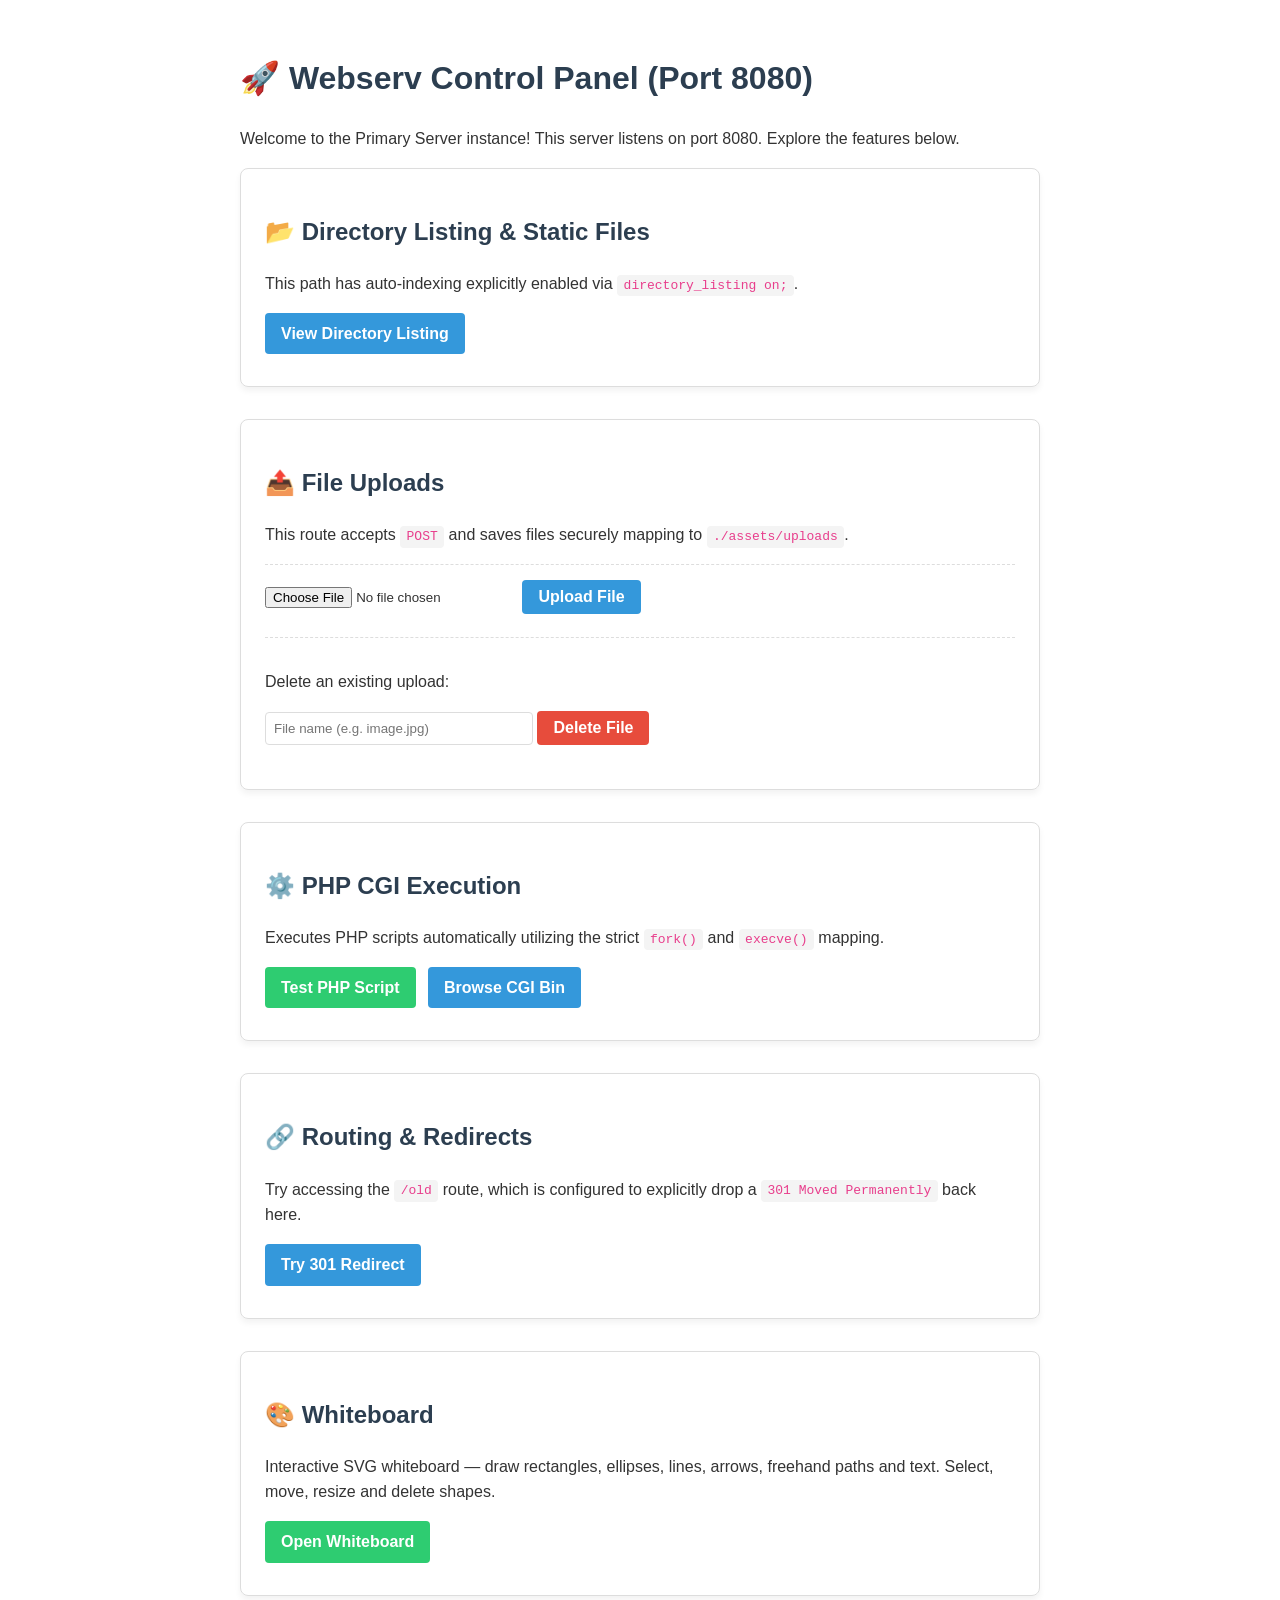
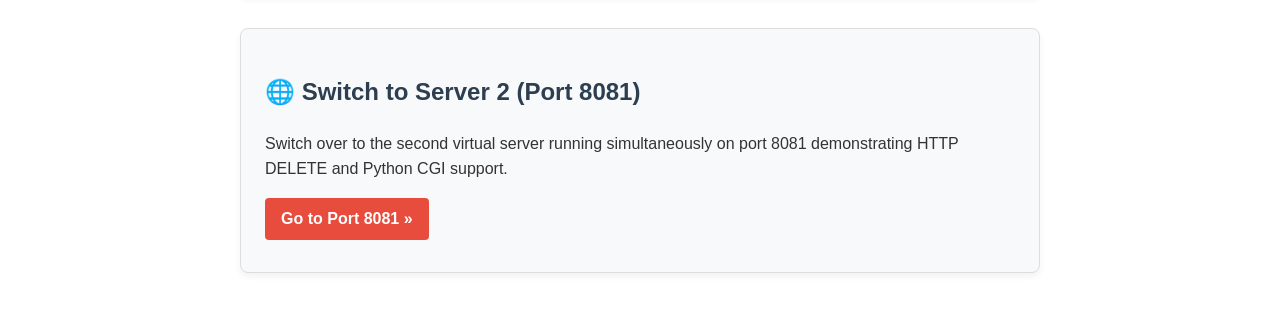
==== assets/www/index.html @ 1b7d57eb "Start on webapp" ====
<!DOCTYPE html>
<html lang="en">

<head>
	<meta charset="UTF-8">
	<meta name="viewport" content="width=device-width, initial-scale=1.0">
	<title>Webserv - Port 8080</title>
	<style>
		body {
			font-family: -apple-system, BlinkMacSystemFont, "Segoe UI", Roboto, Helvetica, Arial, sans-serif;
			line-height: 1.6;
			color: #333;
			max-width: 800px;
			margin: 0 auto;
			padding: 2rem;
		}

		h1,
		h2,
		h3 {
			color: #2c3e50;
		}

		.card {
			border: 1px solid #ddd;
			border-radius: 8px;
			padding: 1.5rem;
			margin-bottom: 2rem;
			box-shadow: 0 4px 6px rgba(0, 0, 0, 0.05);
		}

		.btn {
			display: inline-block;
			background: #3498db;
			color: white;
			padding: 0.5rem 1rem;
			text-decoration: none;
			border-radius: 4px;
			margin-right: 0.5rem;
			margin-bottom: 0.5rem;
			font-weight: bold;
			border: none;
			font-size: 1rem;
			cursor: pointer;
		}

		.btn:hover {
			background: #2980b9;
		}

		.btn-alt {
			background: #2ecc71;
		}

		.btn-alt:hover {
			background: #27ae60;
		}

		.btn-danger {
			background: #e74c3c;
		}

		.btn-danger:hover {
			background: #c0392b;
		}

		code {
			background: #f4f4f4;
			padding: 0.2rem 0.4rem;
			border-radius: 4px;
			color: #e83e8c;
		}
	</style>
</head>

<body>
	<h1>🚀 Webserv Control Panel (Port 8080)</h1>
	<p>Welcome to the Primary Server instance! This server listens on port 8080. Explore the features below.</p>

	<div class="card">
		<h2>📂 Directory Listing & Static Files</h2>
		<p>This path has auto-indexing explicitly enabled via <code>directory_listing on;</code>.</p>
		<a href="/files/" class="btn">View Directory Listing</a>
	</div>

	<div class="card">
		<h2>📤 File Uploads</h2>
		<p>This route accepts <code>POST</code> and saves files securely mapping to <code>./assets/uploads</code>.</p>
		<div style="margin-top: 15px; border-top: 1px dashed #ddd; padding-top: 15px;">
			<form action="/upload" method="POST" enctype="multipart/form-data">
				<input type="file" name="file" required style="margin-bottom: 10px;">
				<input type="submit" value="Upload File" class="btn" style="background-color: #3498db;">
			</form>
		</div>
		<div style="margin-top: 15px; border-top: 1px dashed #ddd; padding-top: 15px;">
			<p>Delete an existing upload:</p>
			<input type="text" id="delete-name" placeholder="File name (e.g. image.jpg)"
				style="padding: 0.5rem; border-radius: 4px; border: 1px solid #ddd; margin-bottom: 10px; width: 250px;">
			<button onclick="handleDelete()" class="btn btn-danger" style="margin-bottom: 0;">Delete File</button>
			<div id="delete-status" style="margin-top: 10px; font-weight: bold;"></div>
		</div>
		<script>
			function handleDelete() {
				const name = document.getElementById('delete-name').value.trim();
				const status = document.getElementById('delete-status');
				if (!name) {
					status.innerText = "Please enter a file name.";
					status.style.color = "#e67e22";
					return;
				}
				fetch('/upload/' + name, { method: 'DELETE' })
					.then(response => {
						if (response.status === 204) {
							status.innerText = "✅ File deleted successfully!";
							status.style.color = "#27ae60";
						} else if (response.status === 404) {
							status.innerText = "⚠️ File not found.";
							status.style.color = "#f39c12";
						} else {
							status.innerText = "❌ Failed to delete (Error " + response.status + ")";
							status.style.color = "#e74c3c";
						}
					})
					.catch(err => {
						status.innerText = "Network Error!";
						status.style.color = "#e74c3c";
					});
			}
		</script>
	</div>

	<div class="card">
		<h2>⚙️ PHP CGI Execution</h2>
		<p>Executes PHP scripts automatically utilizing the strict <code>fork()</code> and <code>execve()</code>
			mapping.</p>
		<a href="/cgi-bin/hello.php" class="btn btn-alt">Test PHP Script</a>
		<a href="/cgi-bin/" class="btn">Browse CGI Bin</a>
	</div>

	<div class="card">
		<h2>🔗 Routing & Redirects</h2>
		<p>Try accessing the <code>/old</code> route, which is configured to explicitly drop a
			<code>301 Moved Permanently</code> back here.
		</p>
		<a href="/old" class="btn">Try 301 Redirect</a>
	</div>

	<div class="card">
		<h2>🎨 Whiteboard</h2>
		<p>Interactive SVG whiteboard — draw rectangles, ellipses, lines, arrows, freehand paths and text. Select, move, resize and delete shapes.</p>
		<a href="/whiteboard/" class="btn btn-alt">Open Whiteboard</a>
	</div>

	<div class="card" style="background-color: #f8f9fa;">
		<h2>🌐 Switch to Server 2 (Port 8081)</h2>
		<p>Switch over to the second virtual server running simultaneously on port 8081 demonstrating HTTP DELETE and
			Python CGI support.</p>
		<a href="http://localhost:8081" class="btn btn-danger">Go to Port 8081 »</a>
	</div>
</body>

</html>
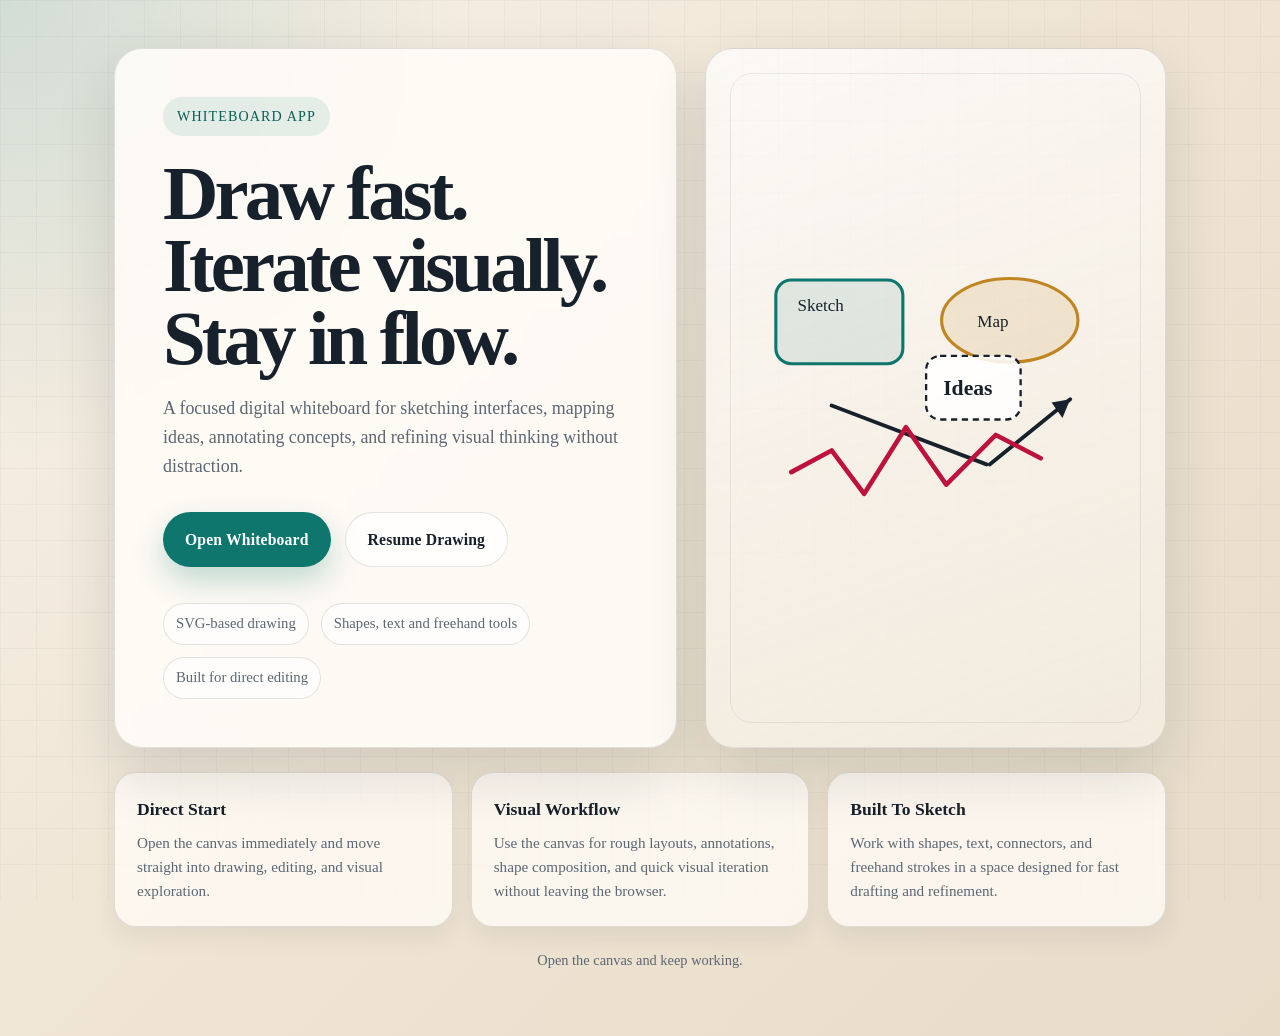
==== commit dbdeda0d: "server index refactoring" ====
--- a/assets/www/index.html
+++ b/assets/www/index.html
@@ -4,159 +4,310 @@
 <head>
 	<meta charset="UTF-8">
 	<meta name="viewport" content="width=device-width, initial-scale=1.0">
-	<title>Webserv - Port 8080</title>
+	<title>Whiteboard</title>
 	<style>
+		:root {
+			--bg: #f4efe6;
+			--paper: rgba(255, 252, 247, 0.88);
+			--ink: #17212b;
+			--muted: #5b6773;
+			--accent: #0f766e;
+			--accent-dark: #0b5d57;
+			--line: rgba(23, 33, 43, 0.12);
+			--shadow: 0 24px 60px rgba(23, 33, 43, 0.14);
+		}
+
+		* {
+			box-sizing: border-box;
+		}
+
 		body {
-			font-family: -apple-system, BlinkMacSystemFont, "Segoe UI", Roboto, Helvetica, Arial, sans-serif;
+			font-family: Georgia, "Times New Roman", serif;
 			line-height: 1.6;
-			color: #333;
-			max-width: 800px;
+			color: var(--ink);
+			margin: 0;
+			min-height: 100vh;
+			background:
+				radial-gradient(circle at top left, rgba(15, 118, 110, 0.16), transparent 28%),
+				linear-gradient(135deg, #f7f1e8 0%, #efe4d3 52%, #e7dcc8 100%);
+		}
+
+		body::before {
+			content: "";
+			position: fixed;
+			inset: 0;
+			background-image:
+				linear-gradient(rgba(23, 33, 43, 0.03) 1px, transparent 1px),
+				linear-gradient(90deg, rgba(23, 33, 43, 0.03) 1px, transparent 1px);
+			background-size: 36px 36px;
+			pointer-events: none;
+		}
+
+		main {
+			position: relative;
+			max-width: 1100px;
 			margin: 0 auto;
-			padding: 2rem;
-		}
-
-		h1,
-		h2,
-		h3 {
-			color: #2c3e50;
-		}
-
-		.card {
-			border: 1px solid #ddd;
-			border-radius: 8px;
-			padding: 1.5rem;
-			margin-bottom: 2rem;
-			box-shadow: 0 4px 6px rgba(0, 0, 0, 0.05);
+			padding: 48px 24px 64px;
+		}
+
+		.hero {
+			display: grid;
+			grid-template-columns: minmax(0, 1.1fr) minmax(320px, 0.9fr);
+			gap: 28px;
+			align-items: stretch;
+		}
+
+		.panel {
+			background: var(--paper);
+			backdrop-filter: blur(8px);
+			border: 1px solid var(--line);
+			border-radius: 28px;
+			box-shadow: var(--shadow);
+		}
+
+		.hero-copy {
+			padding: 48px;
+		}
+
+		.eyebrow {
+			display: inline-flex;
+			align-items: center;
+			gap: 10px;
+			padding: 8px 14px;
+			border-radius: 999px;
+			background: rgba(15, 118, 110, 0.1);
+			color: var(--accent-dark);
+			font-size: 0.88rem;
+			letter-spacing: 0.08em;
+			text-transform: uppercase;
+		}
+
+		h1 {
+			margin: 22px 0 18px;
+			font-size: clamp(3rem, 6vw, 5.6rem);
+			line-height: 0.95;
+			letter-spacing: -0.05em;
+			font-weight: 700;
+		}
+
+		.lead {
+			max-width: 34rem;
+			font-size: 1.12rem;
+			color: var(--muted);
+			margin: 0 0 32px;
+		}
+
+		.actions {
+			display: flex;
+			flex-wrap: wrap;
+			gap: 14px;
+			margin-bottom: 36px;
 		}
 
 		.btn {
-			display: inline-block;
-			background: #3498db;
-			color: white;
-			padding: 0.5rem 1rem;
+			display: inline-flex;
+			align-items: center;
+			justify-content: center;
+			padding: 14px 22px;
+			border-radius: 999px;
 			text-decoration: none;
-			border-radius: 4px;
-			margin-right: 0.5rem;
-			margin-bottom: 0.5rem;
-			font-weight: bold;
-			border: none;
-			font-size: 1rem;
-			cursor: pointer;
+			font-size: 0.98rem;
+			font-weight: 700;
+			letter-spacing: 0.01em;
+			transition: transform 0.18s ease, box-shadow 0.18s ease, background 0.18s ease;
+		}
+
+		.btn-primary {
+			background: var(--accent);
+			color: #fff;
+			box-shadow: 0 14px 30px rgba(15, 118, 110, 0.25);
+		}
+
+		.btn-secondary {
+			background: rgba(255, 255, 255, 0.72);
+			color: var(--ink);
+			border: 1px solid var(--line);
 		}
 
 		.btn:hover {
-			background: #2980b9;
-		}
-
-		.btn-alt {
-			background: #2ecc71;
-		}
-
-		.btn-alt:hover {
-			background: #27ae60;
-		}
-
-		.btn-danger {
-			background: #e74c3c;
-		}
-
-		.btn-danger:hover {
-			background: #c0392b;
-		}
-
-		code {
-			background: #f4f4f4;
-			padding: 0.2rem 0.4rem;
-			border-radius: 4px;
-			color: #e83e8c;
+			transform: translateY(-2px);
+		}
+
+		.btn-primary:hover {
+			background: var(--accent-dark);
+		}
+
+		.btn-secondary:hover {
+			background: rgba(255, 255, 255, 0.95);
+		}
+
+		.notes {
+			display: flex;
+			flex-wrap: wrap;
+			gap: 12px;
+			color: var(--muted);
+			font-size: 0.92rem;
+		}
+
+		.notes span {
+			padding: 8px 12px;
+			border-radius: 999px;
+			background: rgba(255, 255, 255, 0.62);
+			border: 1px solid var(--line);
+		}
+
+		.preview {
+			position: relative;
+			overflow: hidden;
+			padding: 28px;
+			min-height: 520px;
+			background:
+				linear-gradient(160deg, rgba(255, 255, 255, 0.72), rgba(243, 235, 223, 0.92)),
+				linear-gradient(0deg, rgba(23, 33, 43, 0.04) 1px, transparent 1px),
+				linear-gradient(90deg, rgba(23, 33, 43, 0.04) 1px, transparent 1px);
+			background-size: auto, 36px 36px, 36px 36px;
+		}
+
+		.preview::after {
+			content: "";
+			position: absolute;
+			inset: 24px;
+			border: 1px solid rgba(23, 33, 43, 0.08);
+			border-radius: 22px;
+			pointer-events: none;
+		}
+
+		.preview svg {
+			width: 100%;
+			height: 100%;
+			min-height: 460px;
+		}
+
+		.summary {
+			display: grid;
+			grid-template-columns: repeat(3, minmax(0, 1fr));
+			gap: 18px;
+			margin-top: 24px;
+		}
+
+		.summary-card {
+			padding: 22px;
+			border-radius: 22px;
+			background: rgba(255, 252, 247, 0.78);
+			border: 1px solid var(--line);
+			box-shadow: 0 10px 25px rgba(23, 33, 43, 0.07);
+		}
+
+		.summary-card h2 {
+			margin: 0 0 8px;
+			font-size: 1.1rem;
+		}
+
+		.summary-card p {
+			margin: 0;
+			color: var(--muted);
+			font-size: 0.95rem;
+		}
+
+		footer {
+			margin-top: 22px;
+			text-align: center;
+			color: var(--muted);
+			font-size: 0.9rem;
+		}
+
+		@media (max-width: 920px) {
+			main {
+				padding: 28px 16px 40px;
+			}
+
+			.hero {
+				grid-template-columns: 1fr;
+			}
+
+			.hero-copy,
+			.preview {
+				padding: 28px;
+			}
+
+			.summary {
+				grid-template-columns: 1fr;
+			}
+		}
+
+		@media (max-width: 560px) {
+			h1 {
+				font-size: 2.7rem;
+			}
+
+			.lead {
+				font-size: 1rem;
+			}
+
+			.hero-copy,
+			.preview {
+				padding: 22px;
+				border-radius: 24px;
+			}
+
+			.preview svg {
+				min-height: 320px;
+			}
 		}
 	</style>
 </head>
 
 <body>
-	<h1>🚀 Webserv Control Panel (Port 8080)</h1>
-	<p>Welcome to the Primary Server instance! This server listens on port 8080. Explore the features below.</p>
-
-	<div class="card">
-		<h2>📂 Directory Listing & Static Files</h2>
-		<p>This path has auto-indexing explicitly enabled via <code>directory_listing on;</code>.</p>
-		<a href="/files/" class="btn">View Directory Listing</a>
-	</div>
-
-	<div class="card">
-		<h2>📤 File Uploads</h2>
-		<p>This route accepts <code>POST</code> and saves files securely mapping to <code>./assets/uploads</code>.</p>
-		<div style="margin-top: 15px; border-top: 1px dashed #ddd; padding-top: 15px;">
-			<form action="/upload" method="POST" enctype="multipart/form-data">
-				<input type="file" name="file" required style="margin-bottom: 10px;">
-				<input type="submit" value="Upload File" class="btn" style="background-color: #3498db;">
-			</form>
-		</div>
-		<div style="margin-top: 15px; border-top: 1px dashed #ddd; padding-top: 15px;">
-			<p>Delete an existing upload:</p>
-			<input type="text" id="delete-name" placeholder="File name (e.g. image.jpg)"
-				style="padding: 0.5rem; border-radius: 4px; border: 1px solid #ddd; margin-bottom: 10px; width: 250px;">
-			<button onclick="handleDelete()" class="btn btn-danger" style="margin-bottom: 0;">Delete File</button>
-			<div id="delete-status" style="margin-top: 10px; font-weight: bold;"></div>
-		</div>
-		<script>
-			function handleDelete() {
-				const name = document.getElementById('delete-name').value.trim();
-				const status = document.getElementById('delete-status');
-				if (!name) {
-					status.innerText = "Please enter a file name.";
-					status.style.color = "#e67e22";
-					return;
-				}
-				fetch('/upload/' + name, { method: 'DELETE' })
-					.then(response => {
-						if (response.status === 204) {
-							status.innerText = "✅ File deleted successfully!";
-							status.style.color = "#27ae60";
-						} else if (response.status === 404) {
-							status.innerText = "⚠️ File not found.";
-							status.style.color = "#f39c12";
-						} else {
-							status.innerText = "❌ Failed to delete (Error " + response.status + ")";
-							status.style.color = "#e74c3c";
-						}
-					})
-					.catch(err => {
-						status.innerText = "Network Error!";
-						status.style.color = "#e74c3c";
-					});
-			}
-		</script>
-	</div>
-
-	<div class="card">
-		<h2>⚙️ PHP CGI Execution</h2>
-		<p>Executes PHP scripts automatically utilizing the strict <code>fork()</code> and <code>execve()</code>
-			mapping.</p>
-		<a href="/cgi-bin/hello.php" class="btn btn-alt">Test PHP Script</a>
-		<a href="/cgi-bin/" class="btn">Browse CGI Bin</a>
-	</div>
-
-	<div class="card">
-		<h2>🔗 Routing & Redirects</h2>
-		<p>Try accessing the <code>/old</code> route, which is configured to explicitly drop a
-			<code>301 Moved Permanently</code> back here.
-		</p>
-		<a href="/old" class="btn">Try 301 Redirect</a>
-	</div>
-
-	<div class="card">
-		<h2>🎨 Whiteboard</h2>
-		<p>Interactive SVG whiteboard — draw rectangles, ellipses, lines, arrows, freehand paths and text. Select, move, resize and delete shapes.</p>
-		<a href="/whiteboard/" class="btn btn-alt">Open Whiteboard</a>
-	</div>
-
-	<div class="card" style="background-color: #f8f9fa;">
-		<h2>🌐 Switch to Server 2 (Port 8081)</h2>
-		<p>Switch over to the second virtual server running simultaneously on port 8081 demonstrating HTTP DELETE and
-			Python CGI support.</p>
-		<a href="http://localhost:8081" class="btn btn-danger">Go to Port 8081 »</a>
-	</div>
+	<main>
+		<section class="hero">
+			<div class="panel hero-copy">
+				<div class="eyebrow">Whiteboard App</div>
+				<h1>Draw fast. Iterate visually. Stay in flow.</h1>
+				<p class="lead">A focused digital whiteboard for sketching interfaces, mapping ideas, annotating concepts, and refining visual thinking without distraction.</p>
+				<div class="actions">
+					<a href="/whiteboard/" class="btn btn-primary">Open Whiteboard</a>
+					<a href="/whiteboard/" class="btn btn-secondary">Resume Drawing</a>
+				</div>
+				<div class="notes">
+					<span>SVG-based drawing</span>
+					<span>Shapes, text and freehand tools</span>
+					<span>Built for direct editing</span>
+				</div>
+			</div>
+
+			<div class="panel preview" aria-hidden="true">
+				<svg viewBox="0 0 520 420" xmlns="http://www.w3.org/2000/svg">
+					<rect x="54" y="58" width="164" height="108" rx="20" fill="rgba(15, 118, 110, 0.10)" stroke="#0f766e" stroke-width="4" />
+					<ellipse cx="356" cy="110" rx="88" ry="54" fill="rgba(192, 132, 33, 0.14)" stroke="#c08421" stroke-width="4" />
+					<line x1="126" y1="220" x2="326" y2="296" stroke="#17212b" stroke-width="5" stroke-linecap="round" />
+					<line x1="330" y1="296" x2="434" y2="212" stroke="#17212b" stroke-width="5" stroke-linecap="round" />
+					<polygon points="434,212 410,216 424,236" fill="#17212b" />
+					<polyline points="74,306 126,278 168,334 222,248 274,322 338,258 396,288" fill="none" stroke="#be123c" stroke-width="6" stroke-linecap="round" stroke-linejoin="round" />
+					<rect x="248" y="156" width="122" height="82" rx="18" fill="rgba(255, 255, 255, 0.86)" stroke="#17212b" stroke-width="3" stroke-dasharray="8 6" />
+					<text x="270" y="206" fill="#17212b" font-family="Georgia, serif" font-size="28" font-weight="700">Ideas</text>
+					<text x="82" y="98" fill="#17212b" font-family="Georgia, serif" font-size="22">Sketch</text>
+					<text x="314" y="118" fill="#17212b" font-family="Georgia, serif" font-size="22">Map</text>
+				</svg>
+			</div>
+		</section>
+
+		<section class="summary">
+			<article class="summary-card">
+				<h2>Direct Start</h2>
+				<p>Open the canvas immediately and move straight into drawing, editing, and visual exploration.</p>
+			</article>
+			<article class="summary-card">
+				<h2>Visual Workflow</h2>
+				<p>Use the canvas for rough layouts, annotations, shape composition, and quick visual iteration without leaving the browser.</p>
+			</article>
+			<article class="summary-card">
+				<h2>Built To Sketch</h2>
+				<p>Work with shapes, text, connectors, and freehand strokes in a space designed for fast drafting and refinement.</p>
+			</article>
+		</section>
+
+		<footer>Open the canvas and keep working.</footer>
+	</main>
 </body>
 
 </html>
